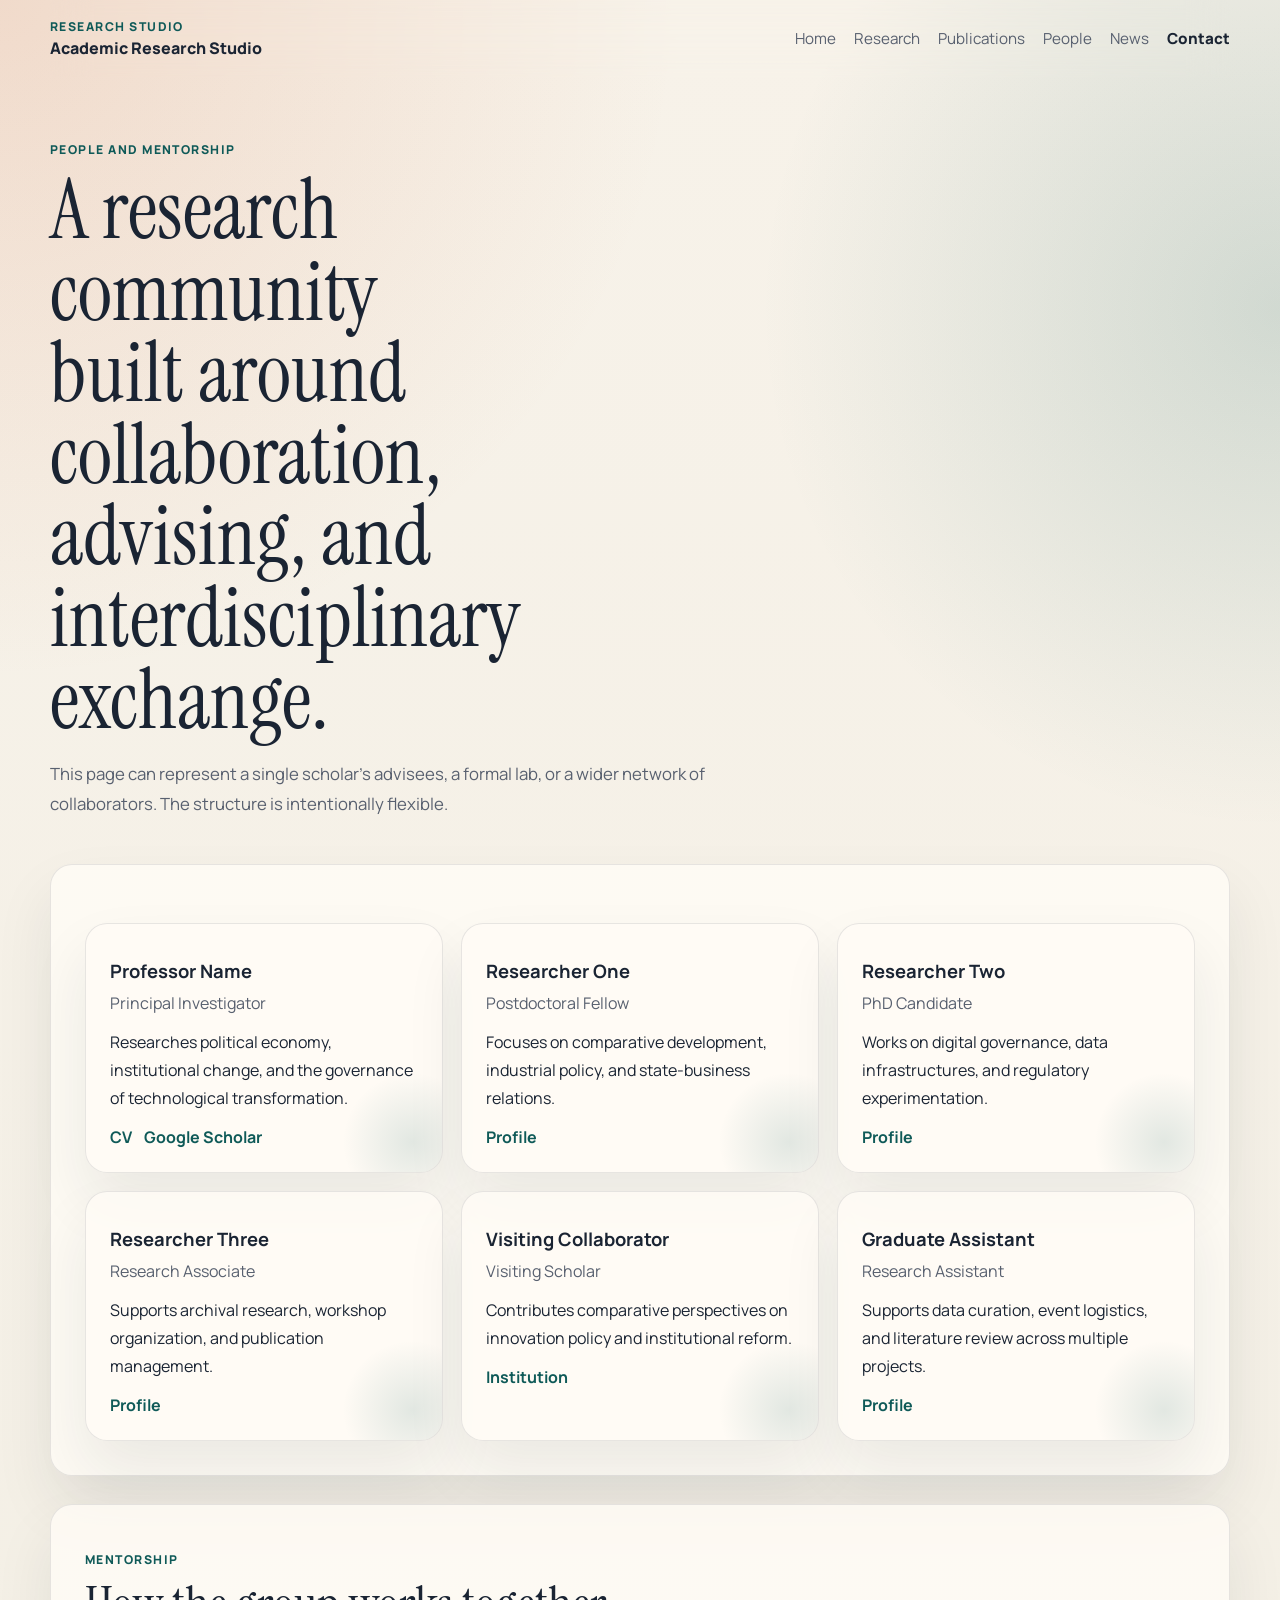
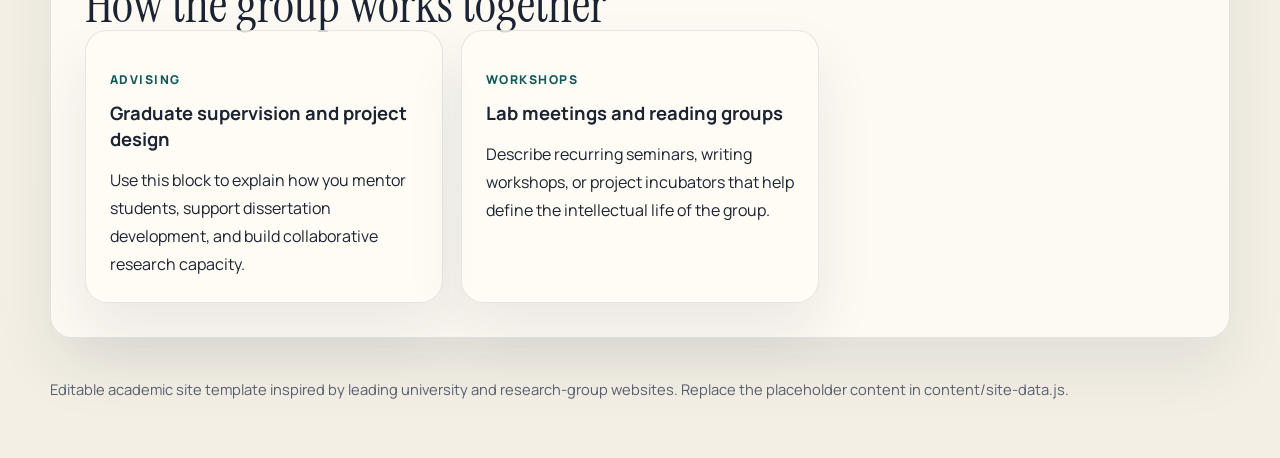
==== people.html @ c12a3609 "Initial academic website" ====
<!DOCTYPE html>
<html lang="en">
  <head>
    <meta charset="UTF-8" />
    <meta name="viewport" content="width=device-width, initial-scale=1.0" />
    <title>Academic Research Studio | People</title>
    <meta
      name="description"
      content="People, collaborators, and mentorship page for an academic website."
    />
    <link rel="preconnect" href="https://fonts.googleapis.com" />
    <link rel="preconnect" href="https://fonts.gstatic.com" crossorigin />
    <link
      href="https://fonts.googleapis.com/css2?family=Manrope:wght@400;500;600;700;800&family=Instrument+Serif:ital@0;1&display=swap"
      rel="stylesheet"
    />
    <link rel="stylesheet" href="styles.css" />
  </head>
  <body>
    <div class="page-shell">
      <header class="site-header">
        <a class="brand" href="index.html">
          <span class="brand-kicker" id="brand-kicker">Research Studio</span>
          <span class="brand-title" id="brand-title">Academic Research Studio</span>
        </a>
        <nav class="site-nav" id="site-nav" aria-label="Primary navigation"></nav>
      </header>

      <main>
        <section class="page-hero">
          <p class="eyebrow" id="page-eyebrow"></p>
          <h1 class="page-title" id="page-title"></h1>
          <p class="page-summary" id="page-summary"></p>
        </section>

        <section class="section">
          <div class="people-grid people-grid-wide" id="people-page-grid"></div>
        </section>

        <section class="section">
          <div class="section-heading">
            <div>
              <p class="section-kicker">Mentorship</p>
              <h2 class="section-title">How the group works together</h2>
            </div>
          </div>
          <div class="feature-grid" id="mentorship-list"></div>
        </section>
      </main>
    </div>

    <footer class="site-footer">
      <p id="footer-text"></p>
    </footer>

    <script src="content/site-data.js"></script>
    <script src="script.js"></script>
  </body>
</html>
---- styles.css ----
:root {
  --bg: #f3efe5;
  --surface: rgba(255, 252, 246, 0.82);
  --surface-strong: #fffdf8;
  --ink: #1a2433;
  --muted: #58606f;
  --line: rgba(26, 36, 51, 0.1);
  --brand: #0f5a58;
  --brand-2: #d36f42;
  --accent: #efe1bc;
  --shadow: 0 30px 60px rgba(26, 36, 51, 0.08);
  --radius-xl: 28px;
  --radius-lg: 22px;
  --radius-md: 16px;
  --container: min(1180px, calc(100vw - 40px));
}

* {
  box-sizing: border-box;
}

html {
  scroll-behavior: smooth;
}

body {
  margin: 0;
  font-family: "Manrope", sans-serif;
  color: var(--ink);
  background:
    radial-gradient(circle at top left, rgba(211, 111, 66, 0.18), transparent 28%),
    radial-gradient(circle at right 15%, rgba(15, 90, 88, 0.16), transparent 24%),
    linear-gradient(180deg, #f7f2e9 0%, var(--bg) 100%);
  min-height: 100vh;
}

a {
  color: inherit;
  text-decoration: none;
}

.page-shell,
.site-footer {
  width: var(--container);
  margin: 0 auto;
}

.site-header {
  position: sticky;
  top: 0;
  z-index: 10;
  display: flex;
  align-items: center;
  justify-content: space-between;
  gap: 24px;
  padding: 18px 0;
  backdrop-filter: blur(18px);
}

.brand {
  display: inline-flex;
  flex-direction: column;
  gap: 2px;
}

.brand-kicker,
.eyebrow,
.section-kicker,
.panel-label {
  text-transform: uppercase;
  letter-spacing: 0.12em;
  font-size: 0.76rem;
  font-weight: 800;
}

.brand-kicker,
.eyebrow,
.section-kicker {
  color: var(--brand);
}

.brand-title {
  font-weight: 800;
  font-size: 1rem;
}

.site-nav {
  display: flex;
  flex-wrap: wrap;
  gap: 18px;
  font-size: 0.95rem;
  color: var(--muted);
}

.site-nav a:hover,
.text-link:hover,
.panel-card a:hover {
  color: var(--brand);
}

.nav-highlight {
  font-weight: 800;
  color: var(--ink);
}

.hero {
  display: grid;
  grid-template-columns: 1.45fr 0.95fr;
  gap: 28px;
  padding: 44px 0 28px;
  align-items: stretch;
}

.page-hero {
  padding: 52px 0 16px;
}

.page-title {
  margin: 10px 0 0;
  font-family: "Instrument Serif", serif;
  font-size: clamp(3rem, 7vw, 5.2rem);
  font-weight: 400;
  line-height: 0.98;
  max-width: 11ch;
}

.page-summary {
  max-width: 68ch;
  margin: 18px 0 0;
  color: var(--muted);
  line-height: 1.8;
  font-size: 1.05rem;
}

.hero-copy,
.hero-panel,
.section,
.contact-card {
  position: relative;
}

.hero-copy {
  padding: 42px;
  border: 1px solid var(--line);
  border-radius: var(--radius-xl);
  background:
    linear-gradient(145deg, rgba(255, 255, 255, 0.78), rgba(255, 250, 241, 0.88)),
    url("data:image/svg+xml,%3Csvg xmlns='http://www.w3.org/2000/svg' width='160' height='160' viewBox='0 0 160 160'%3E%3Cg fill='none' stroke='rgba(15,90,88,0.06)' stroke-width='1'%3E%3Cpath d='M0 40h160M0 80h160M0 120h160'/%3E%3Cpath d='M40 0v160M80 0v160M120 0v160'/%3E%3C/g%3E%3C/svg%3E");
  box-shadow: var(--shadow);
  overflow: hidden;
}

.hero-copy::after {
  content: "";
  position: absolute;
  width: 240px;
  height: 240px;
  right: -80px;
  bottom: -100px;
  border-radius: 50%;
  background: radial-gradient(circle, rgba(211, 111, 66, 0.24), transparent 68%);
}

.hero h1,
.section-title,
.panel-card h2 {
  margin: 0;
  line-height: 0.98;
}

.hero h1 {
  max-width: 10ch;
  font-family: "Instrument Serif", serif;
  font-size: clamp(3.3rem, 8vw, 6.2rem);
  font-weight: 400;
  margin-top: 12px;
}

.hero-summary,
.section-note,
.rich-text,
.publication-meta,
.publication-abstract,
.news-card p,
.person-role,
.resource-card p,
.contact-copy,
.contact-item,
.site-footer {
  color: var(--muted);
}

.hero-summary {
  max-width: 58ch;
  margin: 22px 0 0;
  font-size: 1.05rem;
  line-height: 1.8;
}

.hero-actions {
  display: flex;
  flex-wrap: wrap;
  gap: 14px;
  margin-top: 30px;
}

.button {
  display: inline-flex;
  align-items: center;
  justify-content: center;
  min-height: 48px;
  padding: 0 20px;
  border-radius: 999px;
  font-weight: 700;
  transition: transform 180ms ease, background-color 180ms ease, color 180ms ease;
}

.button:hover {
  transform: translateY(-1px);
}

.button-primary {
  background: var(--ink);
  color: #fff;
}

.button-secondary {
  border: 1px solid var(--line);
  background: rgba(255, 255, 255, 0.55);
}

.hero-metrics {
  display: grid;
  grid-template-columns: repeat(3, minmax(0, 1fr));
  gap: 14px;
  margin-top: 32px;
}

.metric-card,
.panel-card,
.section,
.contact-card,
.publication-item,
.news-card,
.person-card,
.resource-card {
  border: 1px solid var(--line);
  background: var(--surface);
  border-radius: var(--radius-lg);
  box-shadow: var(--shadow);
}

.metric-card {
  padding: 18px;
  backdrop-filter: blur(12px);
}

.metric-value {
  display: block;
  font-size: 1.6rem;
  font-weight: 800;
  color: var(--brand);
}

.metric-label {
  display: block;
  margin-top: 8px;
  font-size: 0.92rem;
  color: var(--muted);
}

.hero-panel {
  display: grid;
  gap: 18px;
}

.panel-card {
  padding: 28px;
}

.panel-highlight {
  background:
    linear-gradient(180deg, rgba(15, 90, 88, 0.95), rgba(13, 69, 68, 0.95)),
    linear-gradient(120deg, rgba(255, 255, 255, 0.12), transparent);
  color: #f8f7f2;
}

.panel-highlight .panel-label,
.panel-highlight a {
  color: #e6efe7;
}

.panel-highlight p {
  color: rgba(248, 247, 242, 0.78);
}

.panel-card h2 {
  font-size: 2rem;
  font-family: "Instrument Serif", serif;
  font-weight: 400;
  margin-top: 10px;
}

.panel-card a,
.text-link {
  font-weight: 700;
}

.tag-grid {
  display: flex;
  flex-wrap: wrap;
  gap: 10px;
  margin-top: 18px;
}

.tag {
  padding: 10px 14px;
  border-radius: 999px;
  background: var(--accent);
  font-size: 0.92rem;
  font-weight: 700;
}

.section {
  padding: 34px;
  margin-top: 28px;
}

.section-heading,
.intro-grid,
.contact-card {
  display: flex;
  align-items: flex-start;
  justify-content: space-between;
  gap: 22px;
}

.intro-grid > * {
  flex: 1;
}

.section-title {
  margin-top: 10px;
  font-family: "Instrument Serif", serif;
  font-size: clamp(2rem, 4vw, 3.2rem);
  font-weight: 400;
}

.section-note,
.rich-text {
  max-width: 64ch;
  line-height: 1.85;
}

.rich-text p {
  margin: 0;
}

.rich-text p + p {
  margin-top: 16px;
}

.card-grid,
.news-grid,
.people-grid,
.resource-grid {
  display: grid;
  gap: 18px;
  margin-top: 24px;
}

.card-grid {
  grid-template-columns: repeat(3, minmax(0, 1fr));
}

.research-card,
.news-card,
.person-card,
.resource-card,
.feature-card {
  padding: 24px;
}

.research-card h3,
.news-card h3,
.person-card h3,
.resource-card h3,
.feature-card h3,
.timeline-item h3 {
  margin: 10px 0 0;
  font-size: 1.15rem;
}

.research-card p,
.resource-card p,
.news-card p,
.feature-card p,
.timeline-item p,
.person-card p {
  margin: 14px 0 0;
  line-height: 1.75;
}

.research-card .tag {
  background: rgba(15, 90, 88, 0.1);
}

.publication-list {
  display: grid;
  gap: 16px;
  margin-top: 24px;
}

.publication-item {
  padding: 24px;
}

.publication-year {
  color: var(--brand-2);
  font-size: 0.88rem;
  font-weight: 800;
  text-transform: uppercase;
  letter-spacing: 0.08em;
}

.publication-item h3 {
  margin: 8px 0 0;
  font-size: 1.2rem;
}

.publication-meta,
.publication-abstract {
  margin-top: 10px;
  line-height: 1.7;
}

.publication-links,
.person-links {
  display: flex;
  flex-wrap: wrap;
  gap: 12px;
  margin-top: 14px;
}

.publication-links a,
.person-links a,
.contact-item a {
  color: var(--brand);
  font-weight: 700;
}

.news-grid {
  grid-template-columns: repeat(3, minmax(0, 1fr));
}

.news-date {
  font-size: 0.84rem;
  color: var(--brand-2);
  font-weight: 800;
  text-transform: uppercase;
  letter-spacing: 0.08em;
}

.people-grid {
  grid-template-columns: repeat(4, minmax(0, 1fr));
}

.people-grid-wide {
  grid-template-columns: repeat(3, minmax(0, 1fr));
}

.person-role {
  margin-top: 8px;
}

.person-card {
  position: relative;
  overflow: hidden;
}

.person-card::before {
  content: "";
  position: absolute;
  inset: auto -40px -40px auto;
  width: 140px;
  height: 140px;
  border-radius: 50%;
  background: radial-gradient(circle, rgba(15, 90, 88, 0.12), transparent 70%);
}

.resource-grid {
  grid-template-columns: repeat(3, minmax(0, 1fr));
}

.feature-grid {
  display: grid;
  grid-template-columns: repeat(3, minmax(0, 1fr));
  gap: 18px;
}

.feature-card,
.timeline-item {
  border: 1px solid var(--line);
  background: var(--surface);
  border-radius: var(--radius-lg);
  box-shadow: var(--shadow);
}

.timeline-list {
  display: grid;
  gap: 16px;
  margin-top: 24px;
}

.timeline-item {
  display: grid;
  grid-template-columns: 170px 1fr;
  gap: 18px;
  padding: 22px 24px;
}

.timeline-year {
  color: var(--brand-2);
  font-size: 0.88rem;
  font-weight: 800;
  text-transform: uppercase;
  letter-spacing: 0.08em;
}

.contact-card {
  padding: 34px;
  background:
    linear-gradient(135deg, rgba(15, 90, 88, 0.96), rgba(18, 49, 73, 0.96)),
    linear-gradient(120deg, rgba(255, 255, 255, 0.1), transparent);
  color: #f8f7f2;
}

.contact-card .section-kicker,
.contact-card .section-title,
.contact-card .contact-copy,
.contact-card .contact-item {
  color: #f8f7f2;
}

.contact-details {
  display: grid;
  gap: 14px;
  min-width: min(320px, 100%);
}

.contact-item {
  padding: 16px 18px;
  border: 1px solid rgba(255, 255, 255, 0.14);
  border-radius: var(--radius-md);
  background: rgba(255, 255, 255, 0.06);
}

.contact-label {
  display: block;
  margin-bottom: 8px;
  font-size: 0.84rem;
  font-weight: 800;
  letter-spacing: 0.08em;
  text-transform: uppercase;
}

.site-footer {
  padding: 26px 0 44px;
  font-size: 0.92rem;
}

@media (max-width: 1080px) {
  .hero,
  .card-grid,
  .news-grid,
  .people-grid,
  .resource-grid,
  .feature-grid,
  .people-grid-wide {
    grid-template-columns: repeat(2, minmax(0, 1fr));
  }

  .hero {
    align-items: unset;
  }

  .hero,
  .section-heading,
  .intro-grid,
  .contact-card {
    grid-template-columns: 1fr;
    flex-direction: column;
  }
}

@media (max-width: 720px) {
  .page-shell,
  .site-footer {
    width: min(100vw - 24px, 1180px);
  }

  .site-header {
    padding: 14px 0;
  }

  .site-nav {
    gap: 12px;
    font-size: 0.9rem;
  }

  .hero,
  .hero-metrics,
  .card-grid,
  .news-grid,
  .people-grid,
  .resource-grid,
  .feature-grid,
  .people-grid-wide {
    grid-template-columns: 1fr;
  }

  .timeline-item {
    grid-template-columns: 1fr;
  }

  .hero-copy,
  .panel-card,
  .section,
  .contact-card {
    padding: 24px;
  }

  .hero h1 {
    max-width: none;
  }
}
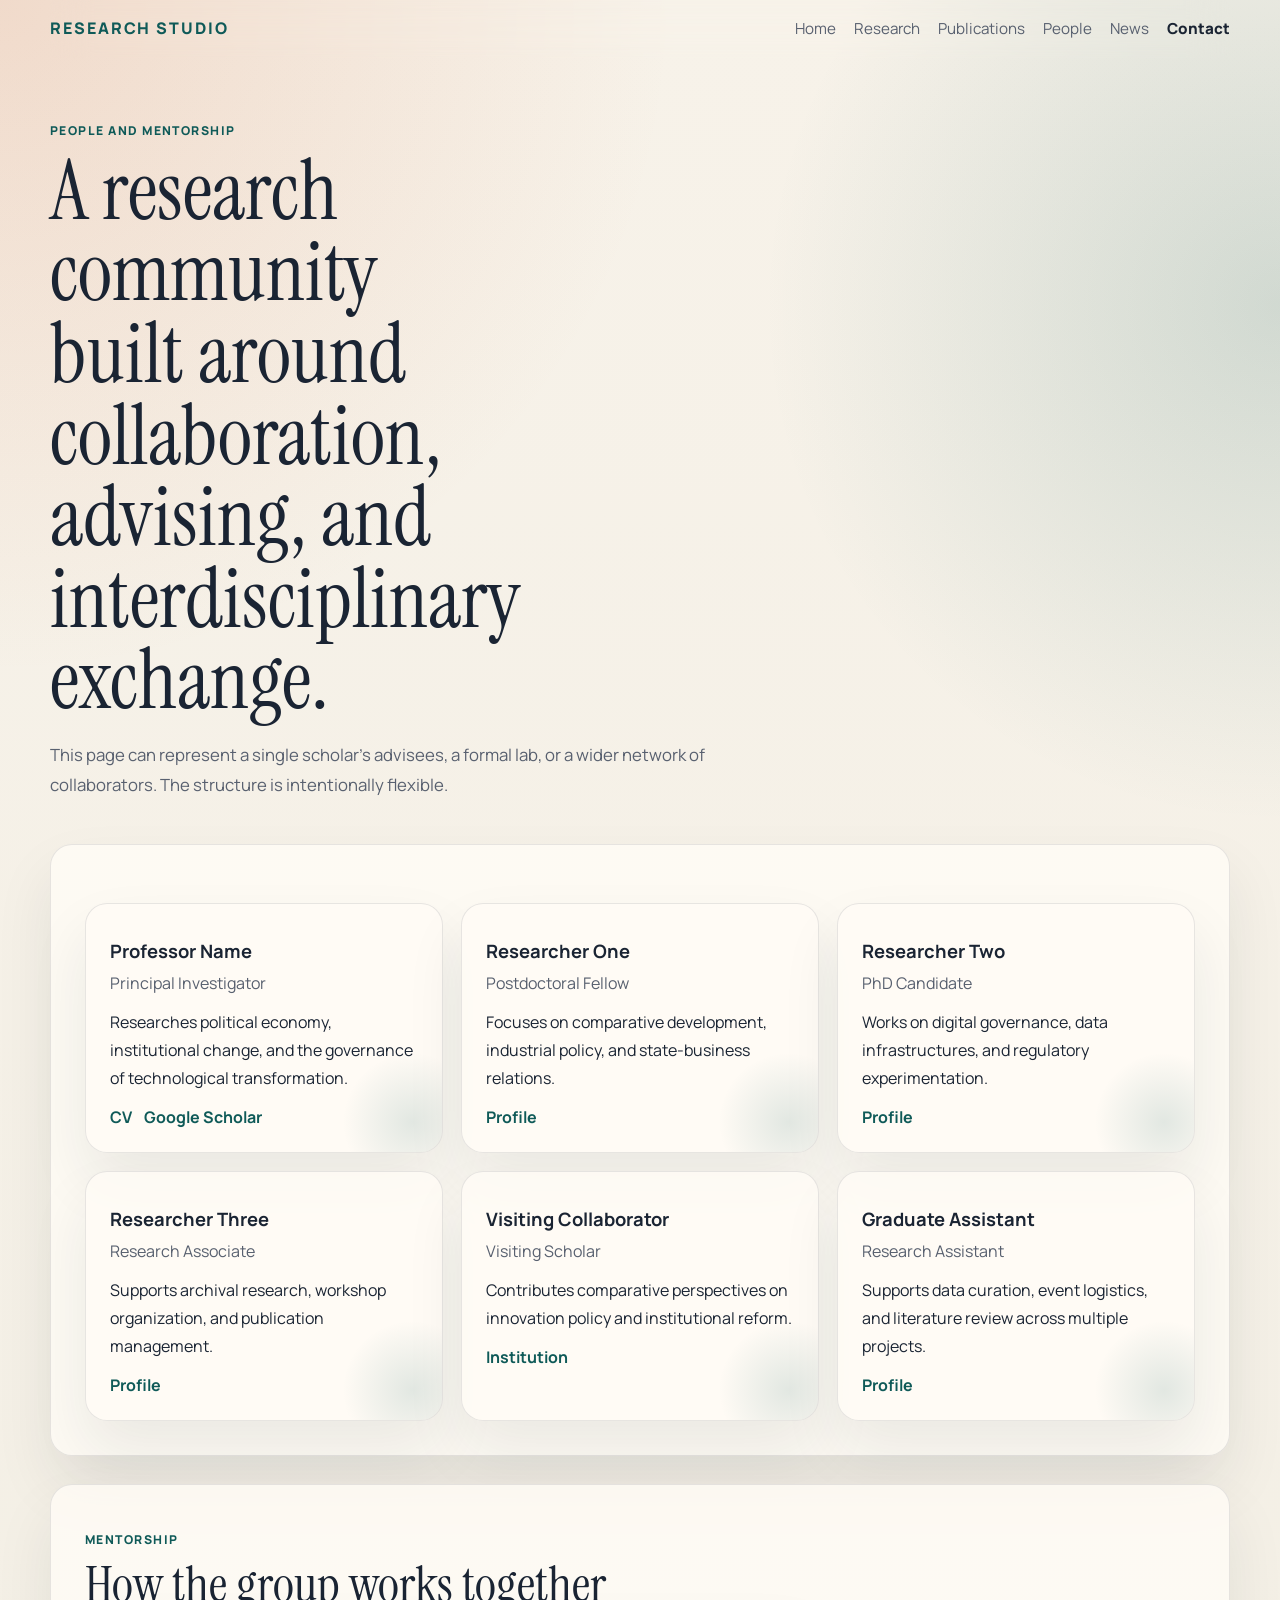
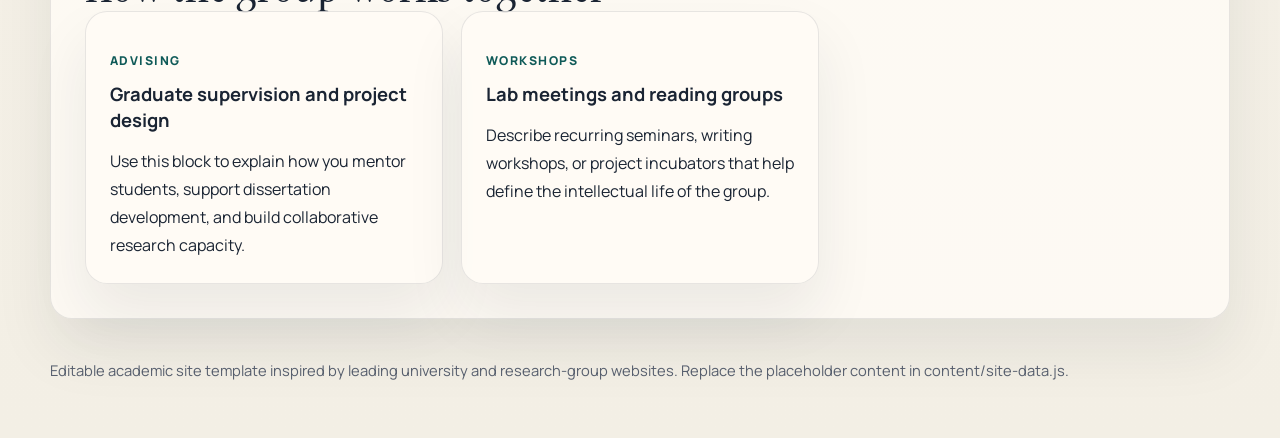
==== commit 65efc793: "Refine header branding" ====
--- a/people.html
+++ b/people.html
@@ -21,7 +21,6 @@
       <header class="site-header">
         <a class="brand" href="index.html">
           <span class="brand-kicker" id="brand-kicker">Research Studio</span>
-          <span class="brand-title" id="brand-title">Academic Research Studio</span>
         </a>
         <nav class="site-nav" id="site-nav" aria-label="Primary navigation"></nav>
       </header>
--- a/styles.css
+++ b/styles.css
@@ -79,6 +79,11 @@
   color: var(--brand);
 }
 
+.brand-kicker {
+  font-size: 1rem;
+  line-height: 1.35;
+}
+
 .brand-title {
   font-weight: 800;
   font-size: 1rem;
@@ -170,9 +175,9 @@
 
 .hero h1 {
   max-width: 10ch;
-  font-family: "Instrument Serif", serif;
+  font-family: "Manrope", sans-serif;
   font-size: clamp(3.3rem, 8vw, 6.2rem);
-  font-weight: 400;
+  font-weight: 800;
   margin-top: 12px;
 }
 
@@ -278,6 +283,29 @@
   padding: 28px;
 }
 
+.hero-image-card {
+  padding: 0;
+  overflow: hidden;
+}
+
+.hero-image-card img {
+  display: block;
+  width: 100%;
+  aspect-ratio: 4 / 3;
+  object-fit: cover;
+  background: linear-gradient(135deg, rgba(15, 90, 88, 0.14), rgba(211, 111, 66, 0.2));
+}
+
+.image-caption {
+  padding: 20px 24px 24px;
+}
+
+.image-caption p:last-child {
+  margin: 8px 0 0;
+  color: var(--muted);
+  line-height: 1.7;
+}
+
 .panel-highlight {
   background:
     linear-gradient(180deg, rgba(15, 90, 88, 0.95), rgba(13, 69, 68, 0.95)),
@@ -476,6 +504,16 @@
 .person-card {
   position: relative;
   overflow: hidden;
+}
+
+.person-image {
+  display: block;
+  width: calc(100% + 48px);
+  max-width: none;
+  margin: -24px -24px 18px;
+  aspect-ratio: 4 / 3;
+  object-fit: cover;
+  background: linear-gradient(135deg, rgba(15, 90, 88, 0.14), rgba(211, 111, 66, 0.2));
 }
 
 .person-card::before {
